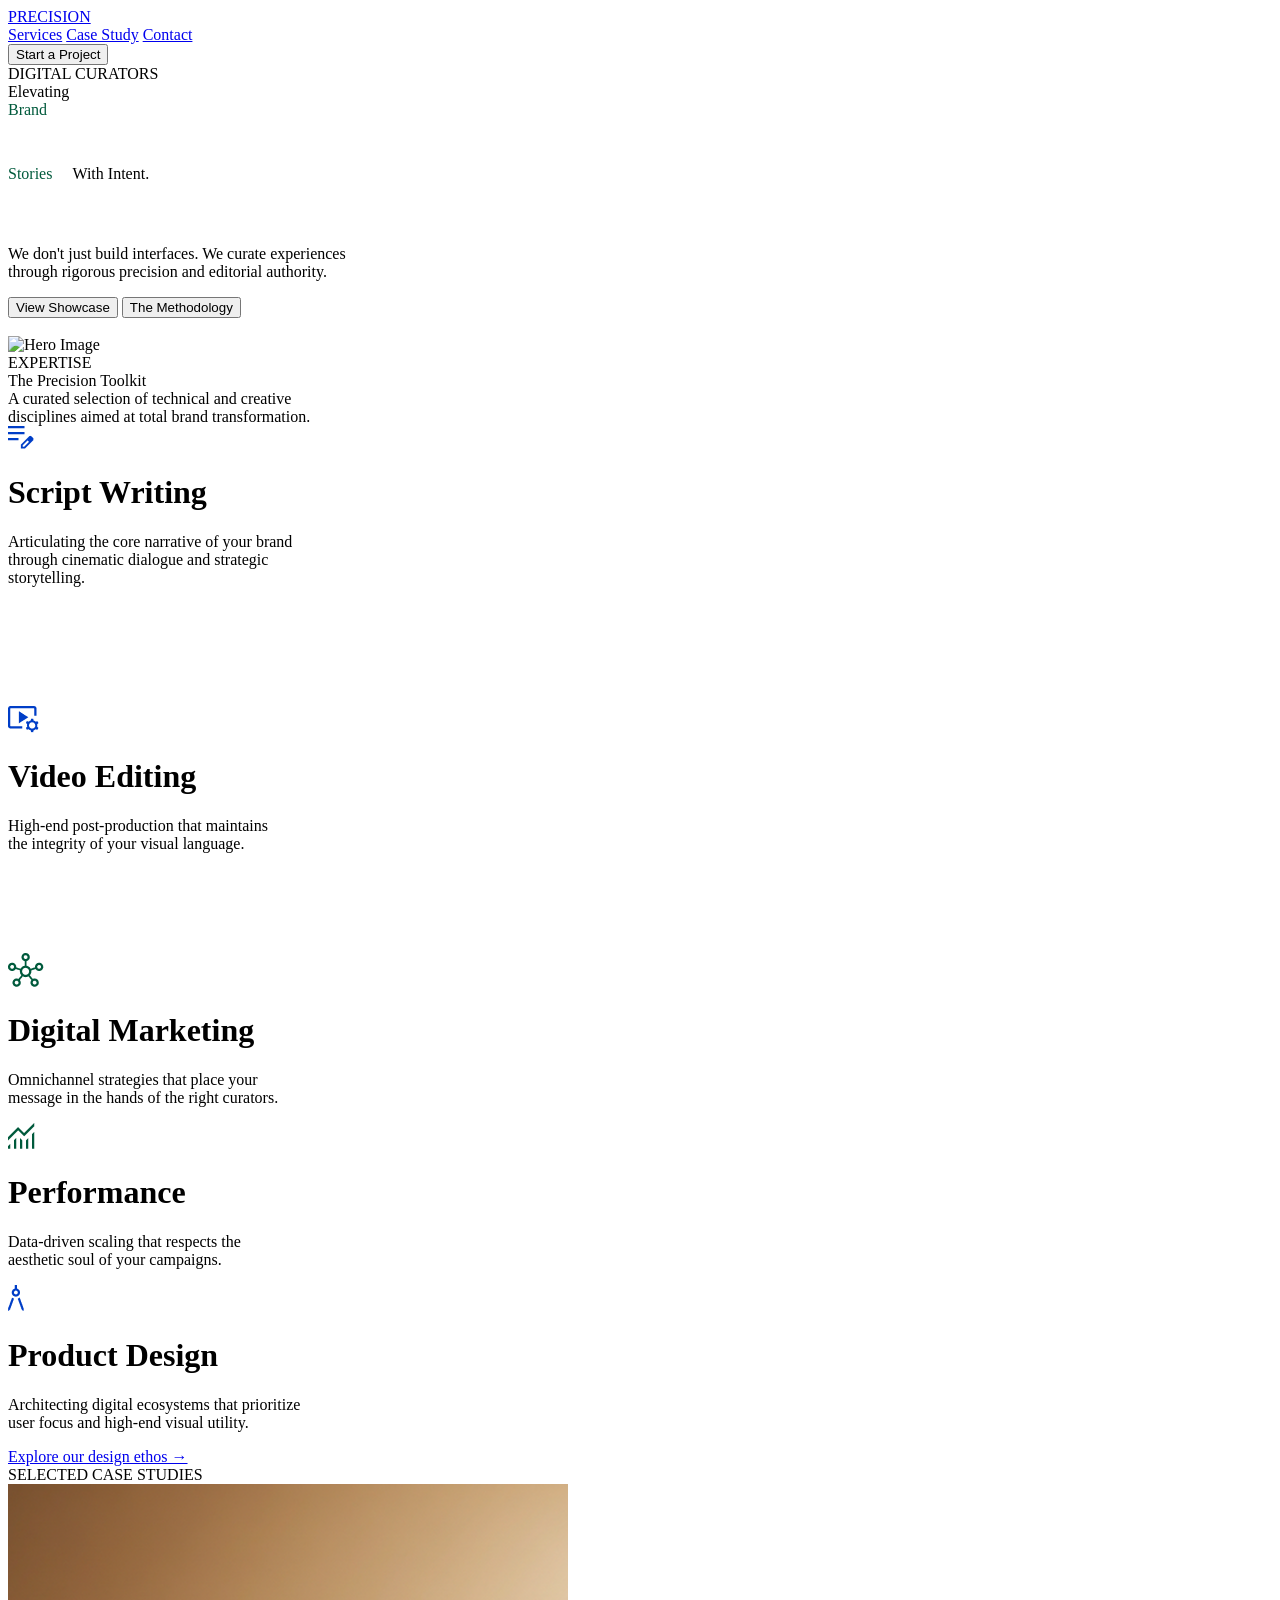
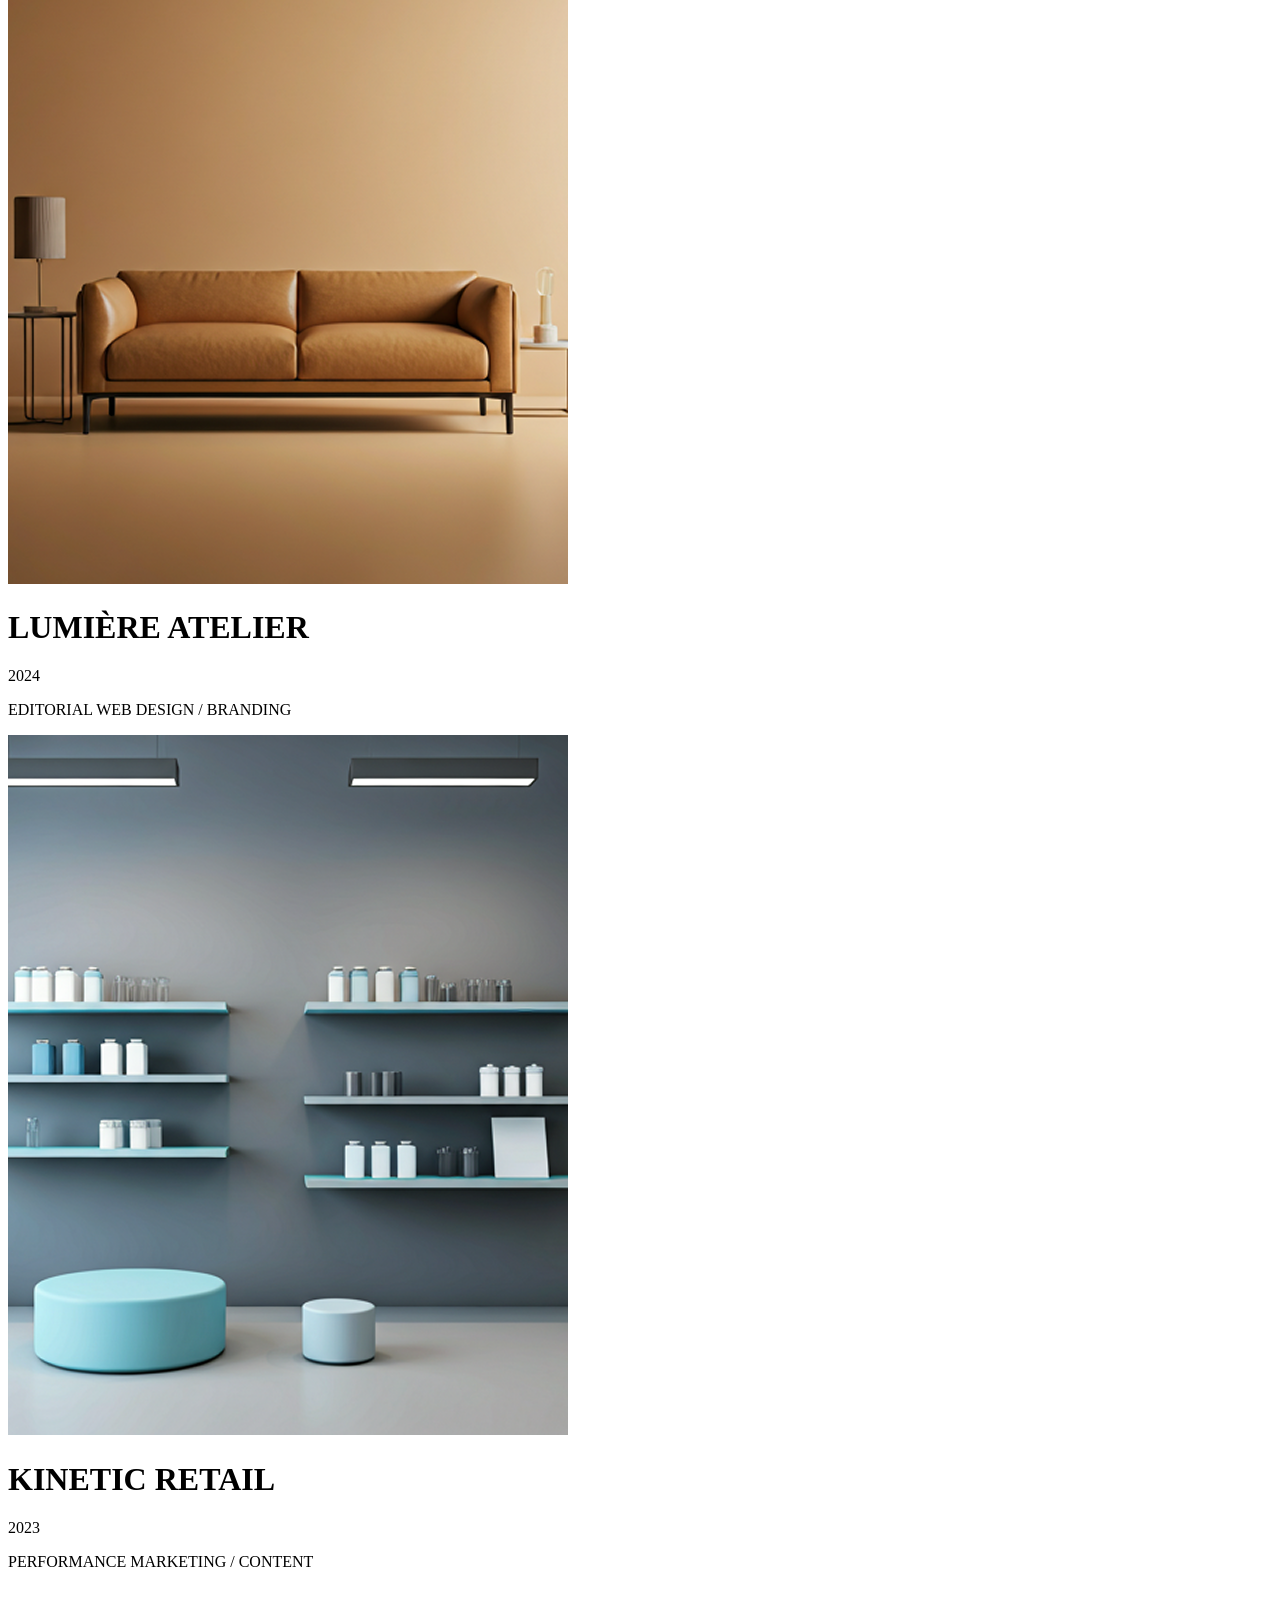
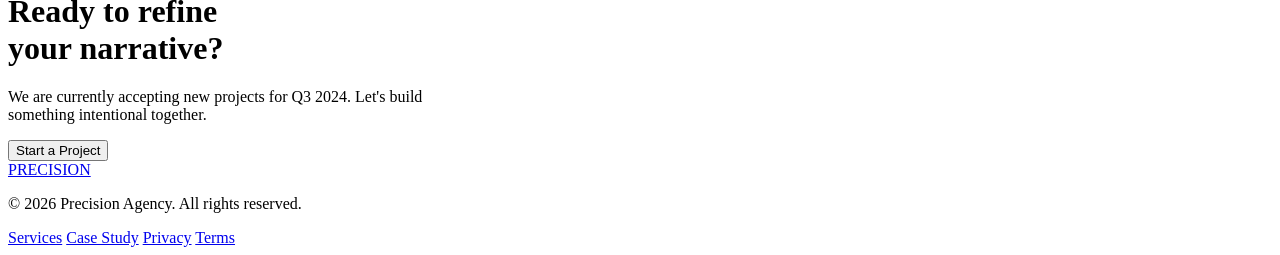
==== index.html @ a6afdcb6 "fixed the privacy and terms redirects -> to index.html" ====
<!DOCTYPE html>
<html lang="en">

<head>
    <meta charset="UTF-8">
    <meta name="viewport" content="width=device-width, initial-scale=1.0">
    <link rel="stylesheet" href="style.css">
    <link rel="preconnect" href="https://fonts.googleapis.com">
    <link rel="preconnect" href="https://fonts.gstatic.com" crossorigin>
    <link
        href="https://fonts.googleapis.com/css2?family=Manrope:wght@200..800&family=Montserrat:ital,wght@0,100..900;1,100..900&display=swap"
        rel="stylesheet">
    <link rel="preconnect" href="https://fonts.googleapis.com">
    <link rel="preconnect" href="https://fonts.gstatic.com" crossorigin>
    <link
        href="https://fonts.googleapis.com/css2?family=Inter:ital,opsz,wght@0,14..32,100..900;1,14..32,100..900&family=Manrope:wght@200..800&family=Montserrat:ital,wght@0,100..900;1,100..900&display=swap"
        rel="stylesheet">

    <title>PRECISION</title>
</head>

<body>
    <div class="header">
        <div class="brand"><a href="home.html">PRECISION</a></div>
        <div class="nav">
            <a id="active" href="pages/service.html">Services</a>
            <a href="pages/caseStudy.html">Case Study</a>
            <a href="pages/contact.html">Contact</a>
        </div>
        <div class="start-btn"><button>Start a Project</button></div>
    </div>

    <div class="hero">
        <div class="textarea">
            <div class="capsule">DIGITAL CURATORS</div>
            <div class="text">Elevating</div>
            <div class="text" style="color: #005A3C;">Brand</div>
            <div class="text" style="line-height: 110px;"><span
                    style="color: #005A3C;margin-right: 20px;">Stories</span>With <span>Intent.</span></div>
            <p>We don't just build interfaces. We curate experiences <br> through rigorous precision and editorial
                authority.</p>
            <div class="but">
                <button class="view">View Showcase</button>
                <button class="meth">The Methodology</button>
            </div>

        </div>

        <div class="heroimage">
            <div class="herobackground"><img src="assets/homepage/back.png" alt=""></div>
            <img class="front" src="assets/homepage/front.png" alt="Hero Image">
        </div>
    </div>

    <div class="toolkit">
        <div class="texts">
            <div class="text-left">
                <div class="small">EXPERTISE</div>
                <div class="BIG">The Precision Toolkit</div>
            </div>
            <div class="text-right">A curated selection of technical and creative <br> disciplines aimed at total brand
                transformation.</div>
        </div>
        <div class="container">
            <div class="box-container">
                <div class="box" style="height: 280px;">
                    <img src="assets/homepage/icons/pencil.png" alt="pencil">
                    <h1>Script Writing</h1>
                    <p>Articulating the core narrative of your brand <br>through cinematic dialogue and strategic
                        <br>storytelling.
                    </p>

                </div>
                <div class="box">
                    <img src="assets/homepage/icons/video.png" alt="video">
                    <h1>Video Editing</h1>
                    <p>High-end post-production that maintains <br>the integrity of your visual language.</p>
                </div>
            </div>
            <div class="box-container" style="margin-top: 100px;">
                <div class="box">
                    <img src="assets/homepage/icons/star.png" alt="brush">
                    <h1>Digital Marketing</h1>
                    <p>Omnichannel strategies that place your<br>message in the hands of the right curators.</p>

                </div>
                <div class="box">
                    <img src="assets/homepage/icons/stock.png" alt="lightbulb">
                    <h1>Performance</h1>
                    <p>Data-driven scaling that respects the<br>aesthetic soul of your campaigns.</p>

                </div>
            </div>
            <div class="box-container">
                <div class="bigbox">
                    <div class="area">
                        <img src="assets/homepage/icons/compas.png" alt="compass">
                        <h1>Product Design</h1>
                        <p>Architecting digital ecosystems that prioritize<br>user focus and high-end visual utility.
                        </p>
                        <a href="#">Explore our design ethos →</a>
                    </div>
                </div>
            </div>
        </div>
    </div>

    <div class="casestudy-section">
        <div class="title">
            <div class="line"></div>
            <div class="text">SELECTED CASE STUDIES</div>
            <div class="line"></div>
        </div>

        <div class="casecontainer">
            <div class="casecard">
                <img src="assets/homepage/sofa.png" alt="sofa">
                <div class="info">
                    <h1>LUMIÈRE ATELIER</h1>
                    <p>2024</p>
                </div>
                <p class="cardtext">EDITORIAL WEB DESIGN / BRANDING</p>
            </div>
            <div class="casecard next">
                <img src="assets/homepage/shelf.png" alt="shelf">
                <div class="info">
                    <h1>KINETIC RETAIL</h1>
                    <p>2023</p>
                </div>
                <p class="cardtext">PERFORMANCE MARKETING / CONTENT</p>
            </div>
        </div>

    </div>

    <div class="project">
        <div class="box">
            <h1>Ready to refine <br>your narrative?</h1>
            <p>We are currently accepting new projects for Q3 2024. Let's build<br>something intentional together.</p>
            <button>Start a Project</button>
        </div>
    </div>

    <div class="footer">
        <div class="content">
            <div class="left">
                <div class="brand"><a href="#">PRECISION</a></div>
                <p>© 2026 Precision Agency. All rights reserved.</p>
            </div>
            <div class="right">
                <a href="/pages/service.html">Services</a>
                <a href="/pages/caseStudy.html">Case Study</a>
                <a href="index.html">Privacy</a>
                <a href="index.html">Terms</a>
            </div>
        </div>
    </div>

</body>

</html>
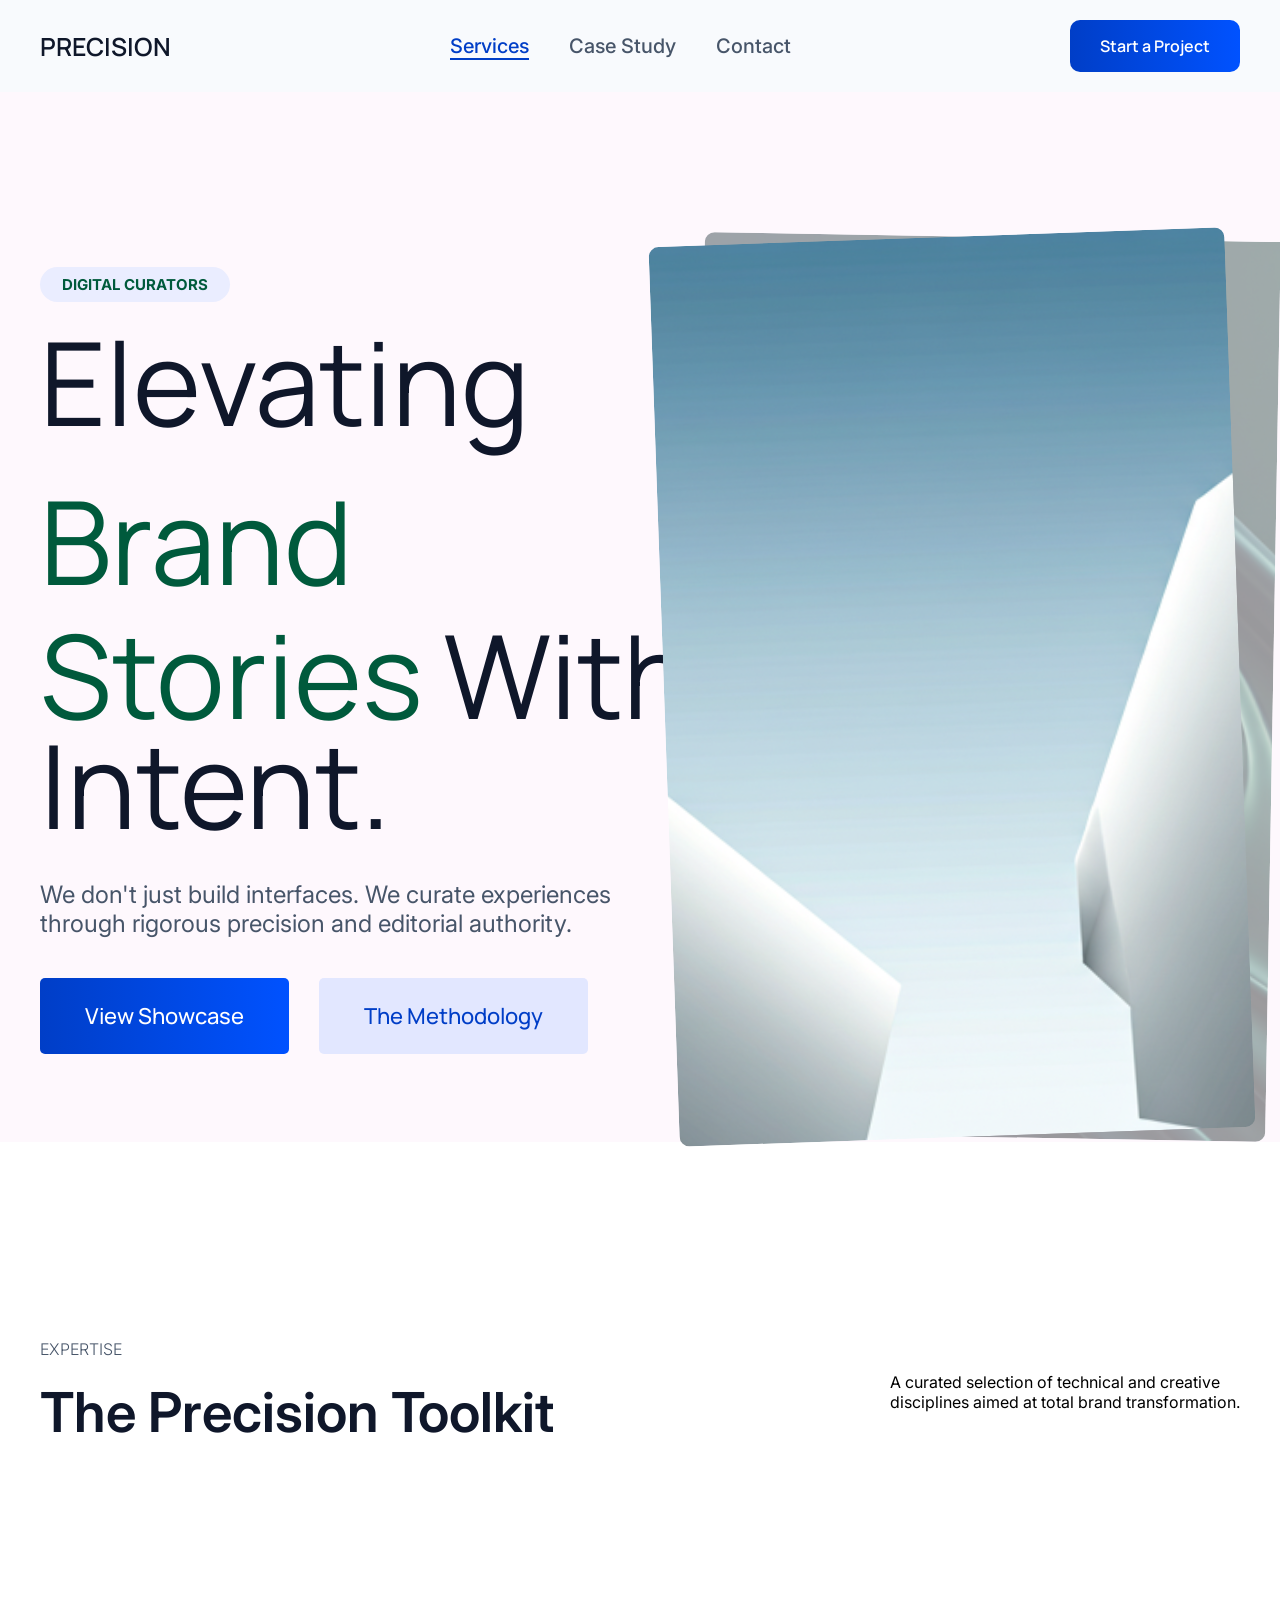
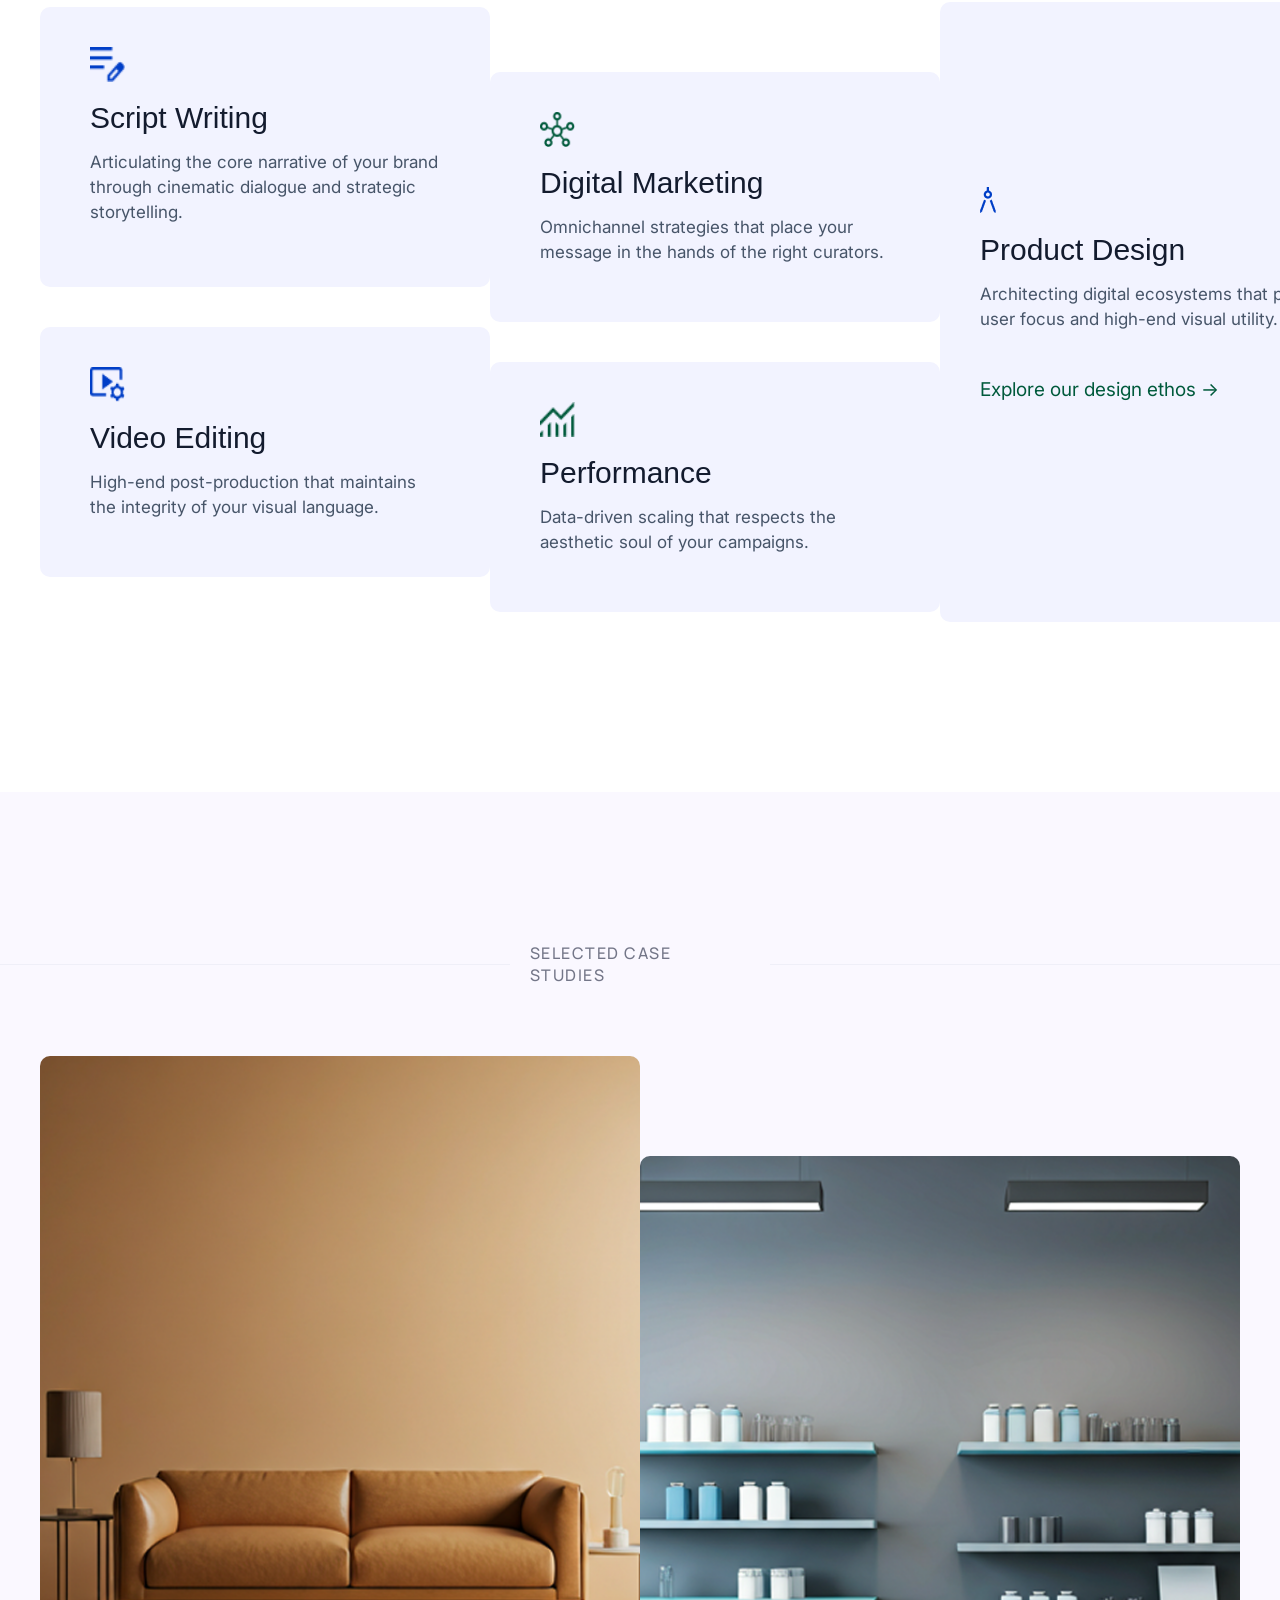
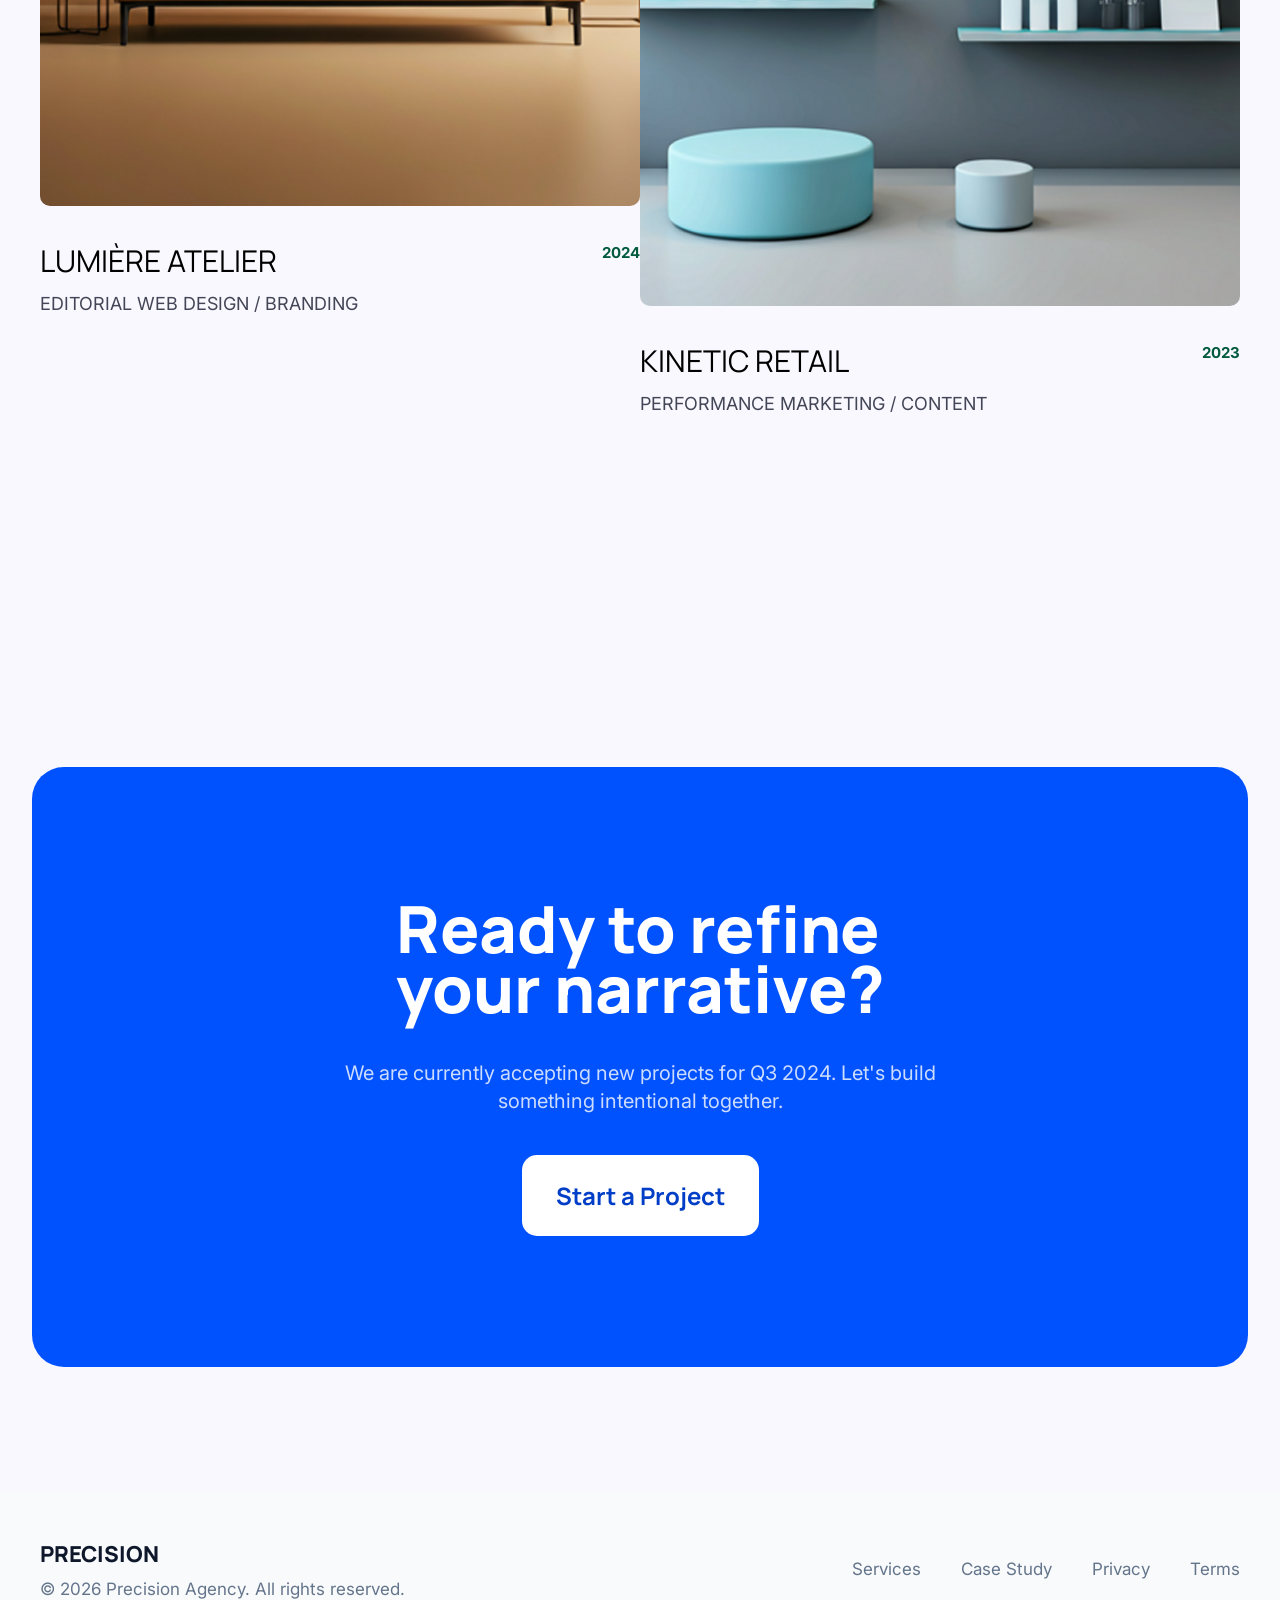
==== commit 3baee099: "changed name from home.html to index.html for deplooyment" ====
--- a/index.html
+++ b/index.html
@@ -150,8 +150,8 @@
             <div class="right">
                 <a href="/pages/service.html">Services</a>
                 <a href="/pages/caseStudy.html">Case Study</a>
-                <a href="index.html">Privacy</a>
-                <a href="index.html">Terms</a>
+                <a href="#">Privacy</a>
+                <a href="#">Terms</a>
             </div>
         </div>
     </div>
--- a/style.css
+++ b/style.css
@@ -0,0 +1,1690 @@
+* {
+    margin: 0;
+    padding: 0;
+    box-sizing: border-box;
+}
+
+.button {
+    border: none;
+    background: none;
+}
+
+/* Header Section */
+
+.header {
+    display: flex;
+    justify-content: space-between;
+    align-items: center;
+    height: 92px;
+    background-color: #f8fafd;
+    padding: 0 40px;
+}
+
+.brand a {
+    font-family: 'Manrope', sans-serif;
+    font-weight: 600;
+    font-size: 25px;
+    color: #0F172A;
+    text-decoration: none;
+
+}
+
+.nav {
+    display: flex;
+    gap: 40px;
+}
+
+.nav a {
+    font-family: 'Inter', sans-serif;
+    font-weight: 500;
+    font-size: 20px;
+    color: #475569;
+    text-decoration: none;
+
+}
+
+.start-btn button {
+    font-family: 'Manrope', sans-serif;
+    font-weight: 600;
+    font-size: 16px;
+    color: white;
+    background: linear-gradient(to right, #003EC7, #0052FF);
+    padding: 15px 30px;
+    border: none;
+    border-radius: 10px;
+}
+
+/* Hero Section */
+
+.hero {
+    display: flex;
+    justify-content: space-between;
+    align-items: center;
+    background-color: rgb(254, 248, 253);
+    height: 1050px;
+}
+
+.textarea {
+    font-family: 'Inter', sans-serif;
+    width: 50%;
+    height: 700px;
+    padding-left: 40px;
+    background-color: rgb(254, 248, 253);
+}
+
+.capsule {
+    font-weight: 700;
+    width: 190px;
+    line-height: 35px;
+    background-color: #EAEDFF;
+    border-radius: 25px;
+    display: flex;
+    justify-content: center;
+    align-items: center;
+    font-size: 15px;
+    color: #005A3C;
+}
+
+.text {
+    font-family: 'Manrope', sans-serif;
+    font-weight: 400;
+    font-size: 116px;
+    color: #0F172A;
+
+}
+
+.hero p {
+    font-family: 'Inter', sans-serif;
+    font-weight: 400;
+    font-size: 24px;
+    color: #475569;
+    margin-top: 40px;
+}
+
+.hero .but {
+    margin-top: 40px;
+    display: flex;
+    gap: 30px;
+}
+
+.hero .but button {
+    font-family: 'Manrope', sans-serif;
+    font-weight: 500;
+    font-size: 22px;
+    color: white;
+    background: linear-gradient(to right, #003EC7, #0052FF);
+    padding: 23px 45px;
+    border: none;
+    border-radius: 5px;
+}
+
+.hero .but .meth {
+    background: #E2E7FF;
+    color: #003EC7;
+}
+
+
+.heroimage {
+    padding: 20px 0;
+    width: 45%;
+    height: 800px;
+    background-color: rgb(254, 248, 253);
+}
+
+.heroimage img {
+    width: 100%;
+    height: 100%;
+    border-radius: 10px;
+    object-fit: cover;
+}
+
+.heroimage .herobackground img{
+    border-top-right-radius: 0;
+}
+
+.heroimage .herobackground{ 
+    transform: rotate(1deg);
+    position: absolute;
+    z-index: 0;
+    width: 45%;
+    height: 100%;
+    opacity: .4;
+    right: 7px;
+    
+}
+.heroimage .front{
+    transform: rotate(-2deg);
+    position: absolute;
+    z-index: 1;
+    width: 45%;
+   
+    right: 40px;
+}
+
+/* Toolkit Section */
+
+.toolkit {
+    height: 1000px;
+    background-color: white;
+}
+
+.toolkit .texts {
+    padding: 50px 40px 50px 40px;
+    margin-top: 200px;
+    height: 80px;
+    display: flex;
+    background-color: white;
+    justify-content: space-between;
+    align-items: center;
+    font-family: 'Inter', sans-serif;
+}
+
+.toolkit .texts .text-left {
+    display: flex;
+    flex-direction: column;
+    gap: 20px;
+}
+
+.toolkit .texts .text-left .small {
+    font-weight: 300;
+    font-size: 16px;
+    color: #475569;
+}
+
+.toolkit .texts .text-left .BIG {
+    font-weight: 600;
+    font-size: 55px;
+    color: #0F172A;
+}
+
+
+.container {
+    height: 900px;
+    display: flex;
+    justify-content: space-between;
+    align-items: center;
+    padding: 0 40px;
+    background-color: white;
+
+}
+
+.box-container {
+    display: flex;
+    flex-direction: column;
+    gap: 40px;
+}
+
+.box-container .box {
+    width: 450px;
+    height: 250px;
+    background-color: #F2F3FF;
+    border-radius: 10px;
+    padding: 40px 50px;
+}
+
+.box-container .bigbox {
+    display: flex;
+    align-items: center;
+    margin-top: 40px;
+    width: 450px;
+    height: 620px;
+    background-color: #F2F3FF;
+    border-radius: 10px;
+    padding: 40px;
+
+}
+
+.bigbox .area {
+    background-color: #F2F3FF;
+    height: 250px;
+
+
+}
+
+.box-container .box img {
+    width: 35px;
+    height: 35px;
+}
+
+.box-container .box h1 {
+    font-family: 'manorepe', sans-serif;
+    font-weight: 100;
+    font-size: 30px;
+    color: #131B2E;
+    margin: 15px 0px;
+}
+
+.box-container .box p {
+    font-family: 'Inter', sans-serif;
+    font-weight: 400;
+    font-size: 17px;
+    line-height: 25px;
+    color: #475569;
+}
+
+
+.box-container .bigbox h1 {
+    font-family: 'manorepe', sans-serif;
+    font-weight: 100;
+    font-size: 30px;
+    color: #131B2E;
+    margin: 15px 0px;
+}
+
+.box-container .bigbox p {
+    font-family: 'Inter', sans-serif;
+    font-weight: 400;
+    font-size: 17px;
+    line-height: 25px;
+    color: #475569;
+    margin-bottom: 45px;
+}
+
+.box-container .bigbox a {
+    font-family: 'Inter', sans-serif;
+    font-weight: 400;
+    font-size: 19px;
+    text-decoration: none;
+    line-height: 25px;
+    color: #005A3C;
+}
+
+/* Community Section */
+
+.casestudy-section {
+    height: 1450px;
+    background-color: #FAF8FF;
+}
+
+.title {
+    display: flex;
+    justify-content: center;
+    align-items: center;
+    gap: 20px;
+    margin-top: 50px;
+    padding: 150px 0px 70px 0px;
+}
+
+.title .line {
+    width: 40%;
+    height: 1px;
+    background-color: #C3C5D933;
+}
+
+.title .text {
+    font-family: 'Manrope', sans-serif;
+    font-weight: 500;
+    font-size: 16px;
+    letter-spacing: 1.5px;
+    color: #737688;
+}
+
+.casecontainer {
+    display: flex;
+    justify-content: space-between;
+    align-items: center;
+    padding: 0 40px;
+}
+
+.casecontainer .casecard {
+    width: 670px;
+    height: 1000px;
+    background-color: #FAF8FF;
+    border-radius: 10px;
+
+}
+
+.casecard img {
+    width: 100%;
+    border-radius: 10px;
+    object-fit: cover;
+}
+
+.casecard .info {
+    display: flex;
+    padding: 30px 0 10px 0;
+    justify-content: space-between;
+}
+
+.casecard .info h1 {
+    font-family: 'Manrope', sans-serif;
+    font-weight: 400;
+    font-size: 30px;
+    color: black;
+}
+
+.casecard .info p {
+    font-family: 'Inter', sans-serif;
+    font-weight: 700;
+    font-size: 15px;
+    text-decoration: none;
+    line-height: 25px;
+    color: #005A3C;
+}
+
+.cardtext {
+    font-family: 'Inter', sans-serif;
+    font-weight: 400;
+    font-size: 18px;
+    text-decoration: none;
+    line-height: 25px;
+    color: #434656;
+}
+
+.next {
+
+    position: relative;
+    top: 100px;
+}
+
+
+
+/* Project Section */
+
+.project {
+    display: flex;
+    justify-content: center;
+    align-items: center;
+    height: 850px;
+    background-color: #FAF8FF;
+}
+
+.project .box {
+    display: flex;
+    flex-direction: column;
+    justify-content: center;
+    align-items: center;
+    width: 95%;
+    gap: 40px;
+    height: 500px;
+    background-color: #0052FF;
+    border-radius: 32px;
+    padding: 300px;
+}
+
+.project .box h1 {
+    font-family: 'Manrope', sans-serif;
+    font-weight: 800;
+    font-size: 65px;
+    line-height: 60px;
+    color: white;
+}
+
+.project .box p {
+    font-family: 'Inter', sans-serif;
+    font-weight: 400;
+    font-size: 20px;
+    line-height: 28px;
+    text-align: center;
+    color: #FFFFFFCC;
+}
+
+.project .box button {
+    font-family: 'Manrope', sans-serif;
+    font-weight: 700;
+    font-size: 24px;
+    color: #003EC7;
+    background-color: white;
+    padding: 24px 34px;
+    border: none;
+    border-radius: 15px;
+}
+
+/* Footer Section */
+
+.footer {
+    display: flex;
+    justify-content: space-between;
+    align-items: center;
+    padding: 40px;
+    background-color: #f8fafc;
+    height: 153px;
+}
+
+.footer .content {
+    display: flex;
+    justify-content: space-between;
+    align-items: center;
+    width: 100%;
+}
+
+.footer .content .brand {
+    margin-bottom: 10px;
+}
+
+.footer .content .brand a {
+    font-family: 'Manrope', sans-serif;
+    font-weight: 900;
+    font-size: 22px;
+    color: #0F172A;
+    text-decoration: none;
+    margin-bottom: 10px;
+}
+
+.footer .content p {
+    font-family: 'Inter', sans-serif;
+    font-weight: 400;
+    font-size: 17px;
+    color: #64748B;
+}
+
+
+.footer .content .right {
+    display: flex;
+    gap: 40px;
+}
+
+.footer .content .right a {
+    font-family: 'Inter', sans-serif;
+    font-weight: 400;
+    font-size: 17px;
+    color: #64748A;
+    text-decoration: none;
+
+}
+
+#active {
+    color: #003EC7;
+    text-decoration: underline;
+    text-decoration-thickness: 2px;
+    text-underline-offset: 5px;
+}
+
+/* <========================>*/
+.casestudy {
+    background-color: rgb(254, 248, 253);
+}
+
+.casestudy .textarea {
+    display: flex;
+    flex-direction: column;
+    gap: 12px;
+    width: 100%;
+    height: 600px;
+    padding: 60px 0 0 45px;
+    background-color: rgb(250, 248, 255);
+}
+
+.casestudy .textarea p {
+    color: #005A3C;
+}
+
+.casestudy .textarea .text {
+    font-size: 81px;
+    font-weight: 500;
+    letter-spacing: -2px;
+}
+
+.casestudy .textarea .para {
+    margin-top: 50px;
+    font-size: 24px;
+    font-weight: 400;
+    letter-spacing: 0.5px;
+    color: #475569;
+}
+
+.casestudy .next {
+    position: relative;
+    top: 150px;
+}
+
+.casestudy .casecard .texts {
+    display: flex;
+    flex-direction: column;
+    gap: 8px;
+
+}
+
+.casestudy .casecard h1 {
+    font-size: 37px;
+}
+
+.casestudy .info {
+    padding: 0;
+    margin: 0;
+}
+
+.casestudy .small {
+    font-family: 'Inter', sans-serif;
+    padding-top: 20px;
+    font-size: 13px;
+    letter-spacing: 1.5px;
+    font-weight: 400;
+    color: #475569;
+
+}
+
+.casestudy .casecard p {
+    font-weight: 400;
+    font-size: 20px;
+}
+
+.casestudy .casestudy-section {
+    height: 1350px;
+}
+
+.casestudy .testimonial {
+    border: 1px solid #C3C5D933;
+    background-color: rgb(254, 248, 253);
+}
+
+.casestudy .testimonial {
+    display: flex;
+    align-items: center;
+    height: 450px;
+    padding: 0 40px;
+}
+
+.testimonial img {
+    width: 100%;
+    object-fit: cover;
+    border-radius: 12px;
+
+}
+
+.testimonial .top {
+    font-size: 0;
+}
+
+.testimonial .top img {
+    width: 34px;
+    height: 24px;
+    object-fit: cover;
+    border-radius: 0;
+}
+
+
+
+.testimonial .photo {
+    margin-right: 30px;
+    height: 110px;
+    width: 110px;
+    ;
+
+}
+
+.casestudy .testimonial .text {
+    display: flex;
+    flex-direction: column;
+    gap: 20px;
+}
+
+
+.casestudy .testimonial .text .mid {
+    font-family: 'Manrope', sans-serif;
+    font-weight: 700;
+    font-size: 32px;
+    letter-spacing: 1.5px;
+}
+
+.casestudy .testimonial .text .bottom {
+    font-family: 'Inter', sans-serif;
+    font-weight: 400;
+    font-size: 16px;
+    letter-spacing: 1.5px;
+    color: #131B2E;
+}
+
+.testimonial .content {
+    display: flex;
+    align-items: center;
+    gap: 30px;
+}
+
+.casestudy .next {
+    margin-bottom: 150px;
+}
+
+
+.casestudy .banner {
+    margin: 25px 0 0 0;
+    height: 650px;
+    display: flex;
+    align-items: center;
+    background-color: #F2F3FF;
+    padding: 0 40px;
+
+}
+
+.casestudy .banner .texts {
+    display: flex;
+    width: 45%;
+    height: 400px;
+    flex-direction: column;
+    justify-content: space-between;
+}
+
+.casestudy .first {
+    font-family: 'Manrope', sans-serif;
+    font-weight: 400;
+    font-size: 40px;
+    line-height: 40px;
+}
+
+.casestudy .second {
+    font-family: 'Inter', sans-serif;
+    font-weight: 400;
+    font-size: 19px;
+    line-height: 24px;
+    color: #434656;
+}
+
+.casestudy .third,
+.fourth {
+    display: flex;
+
+}
+
+.casestudy .banner .icon {
+
+    margin-right: 15px;
+}
+
+.casestudy .banner .heading {
+    font-family: 'Inter', sans-serif;
+    font-weight: 700;
+    font-size: 20px;
+    line-height: 24px;
+    margin-bottom: 5px;
+}
+
+.casestudy .banner .desc {
+    font-family: 'Inter', sans-serif;
+    font-weight: 400;
+    font-size: 18px;
+    line-height: 20px;
+    color: #434656;
+}
+
+.casestudy .banner .boxes {
+    width: 55%;
+    height: 400px;
+    display: grid;
+    grid-template-columns: 383px 383px;
+    grid-template-rows: 184px 184px;
+    gap: 20px;
+}
+
+.casestudy .boxes .box {
+    background-color: white;
+    padding: 40px 0 0 40px;
+    border-radius: 8px;
+
+}
+
+.casestudy .boxes .int {
+    font-family: 'Inter', sans-serif;
+    font-weight: 400;
+    font-size: 40px;
+    line-height: 40px;
+    color: #003EC7;
+    margin-bottom: 10px;
+}
+
+.casestudy .boxes .des {
+    font-family: 'Inter', sans-serif;
+    font-weight: 400;
+    font-size: 17px;
+    letter-spacing: 1.4px;
+    line-height: 20px;
+    color: #737688;
+}
+
+.box2,
+.box4 {
+    background-color: white;
+    height: 144px;
+    padding: 40px 0 0 40px;
+    border-radius: 8px;
+    align-self: end;
+}
+
+.casestudy .project2 {
+    height: 650px;
+    background-color: white;
+}
+
+
+.project2 {
+    display: flex;
+    justify-content: center;
+    align-items: center;
+    height: 850px;
+    background-color: #FAF8FF;
+}
+
+.project2 .box {
+    display: flex;
+    flex-direction: column;
+    justify-content: center;
+    align-items: center;
+    width: 100%;
+    gap: 40px;
+    height: 500px;
+    background-color: white;
+    border-radius: 32px;
+    padding: 300px;
+}
+
+.project2 .box h1 {
+    text-align: center;
+    font-family: 'Manrope', sans-serif;
+    font-weight: 900;
+    font-size: 70px;
+    line-height: 75px;
+    letter-spacing: -3px;
+    color: black;
+}
+
+
+.project2 .box .but {
+    display: flex;
+    gap: 30px;
+}
+
+.project2 .box button {
+    font-family: 'Manrope', sans-serif;
+    font-weight: 700;
+    font-size: 24px;
+    color: white;
+    background: linear-gradient(to right, #003EC7, #0052FF);
+    padding: 20px 40px;
+    border: none;
+    border-radius: 4px;
+}
+
+.project2 .box .test {
+    font-family: 'Manrope', sans-serif;
+    font-weight: 700;
+    font-size: 24px;
+    color: #003EC7;
+    background: #E2E7FF;
+    padding: 20px 40px;
+    border: none;
+    border-radius: 4px;
+}
+
+.footer2 {
+    display: flex;
+    justify-content: space-between;
+    align-items: center;
+    padding: 40px;
+    background-color: white;
+    height: 153px;
+}
+
+.footer2 .content {
+    display: flex;
+    justify-content: space-between;
+    align-items: center;
+    width: 100%;
+}
+
+.footer2 .content .brand {
+    margin-bottom: 10px;
+}
+
+.footer2 .content .brand a {
+    font-family: 'Manrope', sans-serif;
+    font-weight: 900;
+    font-size: 22px;
+    color: #0F172A;
+    text-decoration: none;
+    margin-bottom: 10px;
+}
+
+.footer2 .content p {
+    font-family: 'Inter', sans-serif;
+    font-weight: 400;
+    font-size: 17px;
+    color: #64748B;
+}
+
+
+.footer2 .content .middle {
+    display: flex;
+    gap: 40px;
+}
+
+.footer2 .content .middle a {
+    font-family: 'Inter', sans-serif;
+    font-weight: 400;
+    font-size: 17px;
+    color: #64748A;
+    text-decoration: none;
+
+}
+
+/* <=========================================>*/
+
+.service {
+    background-color: #faf8ff;
+}
+
+.service .header .right {
+    display: flex;
+    align-items: center;
+    gap: 40px;
+}
+
+.service .header .brand a {
+    font-weight: 800;
+    letter-spacing: -1px;
+}
+
+.service .header .nav a {
+    font-weight: 400;
+}
+
+
+.service .textpart {
+    height: 300px;
+    display: flex;
+    align-items: center;
+    justify-content: space-between;
+    padding: 0 40px;
+    background-color: #faf8ff;
+    margin-bottom: 155px;
+}
+
+.service .textpart .big {
+    height: inherit;
+    display: flex;
+    flex-direction: column;
+    justify-content: space-between;
+    padding: 65px 0 0 0;
+}
+
+.service .textpart .small {
+    height: inherit;
+    display: flex;
+    flex-direction: column;
+    justify-content: end;
+}
+
+.service .textpart .big p {
+    font-family: 'Inter', sans-serif;
+    font-size: 14px;
+    font-weight: 400;
+    line-height: 18px;
+    letter-spacing: .6px;
+    color: #005A3C;
+}
+
+.service .textpart .big h1 {
+    font-family: 'Manrope', sans-serif;
+    font-size: 84px;
+    font-weight: 400;
+    line-height: 78px;
+    color: #131B2E;
+}
+
+.service .textpart .small {
+    font-family: 'Inter', sans-serif;
+    font-size: 22px;
+    font-weight: 400;
+    line-height: 36px;
+    color: #434656;
+}
+
+
+.service .first {
+    height: 750px;
+    padding: 0 40px;
+    display: flex;
+    margin-bottom: 225px;
+
+}
+
+.service .first .left {
+    width: 50%;
+    height: inherit;
+    display: flex;
+    flex-direction: column;
+    gap: 35px;
+}
+
+.service .first .right {
+    height: inherit;
+    width: 50%;
+}
+
+.service .first .right img {
+    width: 100%;
+    height: 100%;
+    object-fit: cover;
+    border-radius: 10px;
+}
+
+.service .first .left .count {
+    font-family: 'Inter', sans-serif;
+    font-size: 14px;
+    font-weight: 400;
+    line-height: 18px;
+    letter-spacing: .6px;
+    color: #C3C5D9;
+}
+
+.service .first .left .head {
+    font-family: 'Manrope', sans-serif;
+    font-size: 40px;
+    font-weight: 400;
+    line-height: 40px;
+    letter-spacing: -0.9px;
+    color: #131B2E;
+}
+
+.service .first .left .desc {
+    font-family: 'Inter', sans-serif;
+    font-size: 24px;
+    font-weight: 400;
+    line-height: 32.5px;
+    color: #434656;
+}
+
+.service .first .icons {
+    display: flex;
+    flex-direction: column;
+    height: 128px;
+}
+
+.service .first .text {
+    display: flex;
+    gap: 20px;
+    height: 50px;
+}
+
+.service .first .left .id {
+    font-family: 'Inter', sans-serif;
+    font-size: 18px;
+    font-weight: 600;
+    line-height: 24px;
+    color: #434656;
+}
+
+
+.service .second {
+    height: 450px;
+    padding: 0 40px;
+    display: flex;
+    gap: 75px;
+    margin-bottom: 225px;
+
+}
+
+.service .second .left {
+    width: 50%;
+    height: 100%;
+    display: flex;
+    flex-direction: column;
+    gap: 30px;
+    padding: 20px 0;
+}
+
+.service .second .right {
+    height: 100%;
+    width: 50%;
+    display: flex;
+    align-items: end;
+}
+
+.service .second .right img {
+    width: 100%;
+    height: 365px;
+    object-fit: fill;
+    border-radius: 10px;
+}
+
+.service .second .left .count {
+    font-family: 'Inter', sans-serif;
+    font-size: 14px;
+    font-weight: 400;
+    line-height: 18px;
+    letter-spacing: .6px;
+    color: #C3C5D9;
+}
+
+.service .second .left .head {
+    font-family: 'Manrope', sans-serif;
+    font-size: 40px;
+    font-weight: 400;
+    line-height: 40px;
+    letter-spacing: -0.9px;
+    color: #131B2E;
+}
+
+.service .second .left .desc {
+    font-family: 'Inter', sans-serif;
+    font-size: 26px;
+    font-weight: 400;
+    line-height: 34.5px;
+    color: #434656;
+    margin-bottom: 25px;
+}
+
+.service .second .left .blue {
+    font-family: 'Inter', sans-serif;
+    font-size: 20px;
+    font-weight: 400;
+    line-height: 24px;
+    color: #003EC7;
+
+}
+
+.service .second .left .black {
+    font-family: 'Inter', sans-serif;
+    font-size: 20px;
+    font-weight: 400;
+    line-height: 24px;
+    color: #434656;
+
+}
+
+.service .extras {
+    display: flex;
+    padding: 0 40px;
+    gap: 40px;
+    height: 400px;
+    margin-bottom: 100px;
+}
+
+.service .extras .left {
+    display: flex;
+    flex-direction: column;
+    gap: 20px;
+}
+
+.service .extras .left .count {
+    font-family: 'Inter', sans-serif;
+    font-size: 14px;
+    font-weight: 400;
+    line-height: 18px;
+    letter-spacing: .6px;
+    color: #C3C5D9;
+}
+
+.service .extras .left .head {
+    font-family: 'Manrope', sans-serif;
+    font-size: 37px;
+    font-weight: 400;
+    line-height: 36px;
+    color: #131B2E;
+}
+
+.service .extras .left .desc {
+    font-family: 'Inter', sans-serif;
+    font-size: 18px;
+    font-weight: 400;
+    line-height: 24px;
+    color: #434656;
+    margin-bottom: 25px;
+}
+
+.service .third {
+    background-color: #f2f3ff;
+    width: 50%;
+    padding: 70px 0 0 60px;
+    border-radius: 8px;
+    height: 95%;
+}
+
+.service .fourth {
+    width: 50%;
+    padding: 70px 0 0 60px;
+    border-radius: 8px;
+    background-color: #003EC7;
+}
+
+.service .extras button {
+    border: none;
+    font-family: 'Inter';
+    background: #E2E7FF;
+    color: #003EC7;
+    font-weight: 600;
+    font-size: 15px;
+    padding: 10px 20px;
+    border-radius: 50px;
+    margin-right: 10px;
+}
+
+.service .extras .fourth .count {
+    color: #B7C4FF;
+}
+
+.service .extras .fourth .head {
+    color: white;
+}
+
+.service .extras .fourth .desc {
+    color: #DFE3FF;
+    letter-spacing: .5px;
+}
+
+.service .extras .fourth .bot {
+    color: #DFE3FF;
+    font-family: 'Inter', sans-serif;
+    font-size: 18px;
+    font-weight: 700;
+    line-height: 24px;
+    width: 496px;
+}
+
+.service .extras .all {
+    height: 90px;
+    width: 580px;
+    margin-top: 7px;
+    display: flex;
+    align-items: center;
+    justify-content: space-between;
+    border-top: 1px solid #DFE3FF33;
+}
+
+.service .project2 {
+    margin: 225px 0;
+    height: 750px;
+
+}
+
+.service .project2 .box {
+    height: 750px;
+    display: flex;
+    padding: 0;
+    justify-content: center;
+    align-items: center;
+    margin: 0 40px;
+    border-radius: 10px;
+    background-color: white;
+
+}
+
+.service .project2 .box p {
+    font-family: 'Inter', sans-serif;
+    font-size: 14px;
+    font-weight: 700;
+    line-height: 18px;
+    letter-spacing: 1.2px;
+    color: #005A3C;
+}
+
+.service .project2 .box h1 {
+    font-family: 'Manrope', sans-serif;
+    font-size: 54px;
+    font-weight: 700;
+    line-height: 54px;
+    letter-spacing: -2.4px;
+    color: #131B2E;
+}
+
+.service .project2 .box .para {
+    font-family: 'Inter', sans-serif;
+    font-size: 24px;
+    font-weight: 400;
+    line-height: 32.5px;
+    color: #434656;
+    text-align: center;
+}
+
+.service .bottombox {
+    display: flex;
+    justify-content: center;
+    align-items: center;
+    gap: 40px;
+}
+
+.service .bottombox .botbox {
+
+    border-radius: 10px;
+    display: flex;
+    flex-direction: column;
+    align-items: baseline;
+    height: 250px;
+    justify-content: center;
+    gap: 20px;
+}
+
+.service .bottombox .botbox h1 {
+    font-family: 'Manrope', sans-serif;
+    font-size: 22px;
+    font-weight: 400;
+    line-height: 28px;
+    letter-spacing: -0.5px;
+    color: #131B2E;
+}
+
+.service .bottombox .botbox p {
+    font-family: 'Inter', sans-serif;
+    font-size: 16px;
+    font-weight: 400;
+    line-height: 24px;
+    color: #434656;
+}
+
+.service .bottombox .botbox img {
+
+    width: 50px;
+    height: 50px;
+}
+
+.service .project-next {
+    display: flex;
+    justify-content: center;
+    align-items: center;
+    padding: 0 40px;
+    border-radius: 32px;
+    height: 650px;
+    background-color: #faf8ff;
+}
+
+.project-next .box {
+    display: flex;
+    flex-direction: column;
+    justify-content: center;
+    align-items: center;
+    width: 100%;
+    gap: 40px;
+    height: 600px;
+    background-color: #E2E7FF;
+
+    border-radius: 10px;
+}
+
+.project-next .box h1 {
+    text-align: center;
+    font-family: 'Manrope', sans-serif;
+    font-weight: 900;
+    font-size: 70px;
+    line-height: 75px;
+    letter-spacing: -3px;
+    color: black;
+}
+
+.project-next .box p {
+    text-align: center;
+    font-family: 'Manrope', sans-serif;
+    font-weight: 400;
+    font-size: 24px;
+    line-height: 32.5px;
+    color: #434656;
+}
+
+
+.project-next .box .but {
+    display: flex;
+    gap: 30px;
+    margin-top: 10px;
+}
+
+.project-next .box button {
+    font-family: 'Manrope', sans-serif;
+    font-weight: 700;
+    font-size: 22px;
+    color: white;
+    background-color: #003EC7;
+    padding: 20px 40px;
+    border: none;
+    border-radius: 4px;
+}
+
+
+.service .footer {
+    margin-top: 100px;
+}
+
+.service .but {
+    display: flex;
+    gap: 30px;
+    justify-content: center;
+    align-items: center;
+}
+
+.service .btnright {
+    display: flex;
+    justify-content: center;
+    align-items: center;
+    gap: 10px;
+}
+
+.service .line {
+    width: 40px;
+    border: 2px solid #005A3C;
+}
+
+/* <======================================> */
+
+.contact {
+    background: #faf8ff;
+}
+
+.contact .textpart {
+    display: flex;
+    flex-direction: column;
+    gap: 35px;
+    padding: 70px 40px 0 40px;
+    background-color: #faf8ff;
+    margin-bottom: 110px;
+
+}
+
+.contact .textpart .capsule {
+    font-family: 'Inter', sans-serif;
+    font-size: 14px;
+    font-weight: 400;
+    line-height: 28px;
+    letter-spacing: .6px;
+    color: #003EC7;
+    width: 160px;
+}
+
+.contact .textpart .big {
+    height: inherit;
+    display: flex;
+    flex-direction: column;
+    gap: 25px;
+}
+
+.contact .textpart .small {
+    display: flex;
+    flex-direction: column;
+}
+
+
+
+.contact .textpart .big h1 {
+    font-family: 'Manrope', sans-serif;
+    font-size: 84px;
+    font-weight: 800;
+    line-height: 80px;
+    color: #131B2E;
+    letter-spacing: -3.6px;
+}
+
+.contact .textpart .small {
+    font-family: 'Inter', sans-serif;
+    font-size: 22px;
+    font-weight: 400;
+    line-height: 36px;
+    color: #434656;
+}
+
+
+.form-section {
+    height: 750px;
+    padding: 0 40px;
+    display: grid;
+    grid-template-columns: 1.5fr 1fr;
+    grid-template-rows: 350px 1fr;
+    gap: 35px;
+
+}
+
+.form-section .form {
+    height: 710px;
+    padding: 65px 50px;
+    border-radius: 8px;
+    grid-column: 1 / 2;
+    grid-row: 1 / 3;
+    background-color: #FFFFFF;
+    display: flex;
+    flex-direction: column;
+    gap: 40px;
+}
+
+.contact .form .top {
+    display: flex;
+    justify-content: space-between;
+}
+
+.form-section .form .top .name {
+    display: flex;
+    flex-direction: column;
+    gap: 10px;
+}
+
+.form-section .form .email {
+    display: flex;
+    flex-direction: column;
+    gap: 10px;
+}
+
+.form-section .form p {
+    font-family: 'Inter', sans-serif;
+    font-size: 15px;
+    font-weight: 400;
+    line-height: 18px;
+    letter-spacing: .6px;
+    color: #434656;
+}
+
+
+
+.form-section .form .top input {
+    width: 350px;
+    padding: 20px 24px;
+    border-radius: 4px;
+    font-size: 18px;
+    outline: none;
+    border: none;
+    background-color: #eaedff;
+}
+
+.form-section .form .top input::placeholder {
+    color: #73768880;
+    opacity: 1;
+}
+
+.contact .middle {
+    display: flex;
+    flex-direction: column;
+    gap: 10px;
+}
+
+.form-section .middle .dropdown {
+    display: flex;
+    border-radius: 4px;
+    padding: 10px 24px;
+    background-color: #eaedff;
+    justify-content: space-between;
+    align-items: center;
+}
+
+.form-section .middle .dropdown p {
+    font-family: 'Inter', sans-serif;
+    font-size: 20px;
+    font-weight: 400;
+    line-height: 24px;
+    color: #131B2E;
+}
+
+.form-section .middle .dropdown .i span {
+    font-size: 40px;
+    color: #6b7280;
+}
+
+
+.form-section .bottom .textarea {
+    display: flex;
+    flex-direction: column;
+    gap: 10px;
+    width: 100%;
+    padding: 0;
+    background-color: white;
+    height: 220px;
+    margin: 0;
+}
+
+.form-section .bottom .textarea textarea {
+    height: 200px;
+    background-color: #eaedff;
+    resize: none;
+    outline: none;
+    border: none;
+    padding: 20px;
+    font-family: 'Inter', sans-serif;
+    font-size: 20px;
+    font-weight: 400;
+    line-height: 24px;
+    color: #73768880;
+}
+
+.form-section .but button {
+    border: none;
+    font-size: 20px;
+    font-weight: 700;
+    line-height: 26px;
+    background: linear-gradient(to right, #013EC7FF, #0252FFFF);
+    color: white;
+    padding: 20px 40px;
+    border-radius: 12px;
+}
+
+.form-section .detail {
+    border-radius: 8px;
+    height: 370px;
+    margin-top: 60px;
+    grid-column: 2 / 3;
+    grid-row: 1 / 2;
+    background-color: #F2F3FF;
+}
+
+.form-section .image {
+    display: flex;
+    height: 270px;
+    margin-top: 80px;
+    align-items: end;
+    justify-content: center;
+    border-radius: 8px;
+    grid-column: 2 / 3;
+    grid-row: 2 / 3;
+    background-color: #faf8ff;
+}
+
+.form-section .imagetop {
+    padding: 30px;
+    margin: 30px;
+    position: absolute;
+    z-index: 2;
+    background-color: #FFFFFFCC;
+    border-radius: 8px;
+    backdrop-filter: blur(7px);
+}
+
+.form-section .imagetop .uptext {
+    font-family: 'Inter', sans-serif;
+    font-size: 15px;
+    font-weight: 400;
+    line-height: 28px;
+    letter-spacing: .6px;
+    color: #005A3C;
+
+}
+
+.form-section .imagetop .downtext {
+    font-family: 'Inter', sans-serif;
+    font-size: 17px;
+    font-weight: 400;
+    line-height: 22px;
+    font-style: italic;
+    color: #131B2E;
+}
+
+.form-section .image img {
+    width: 100%;
+    height: 100%;
+    object-fit: cover;
+    border-radius: 8px;
+}
+
+.contact .content-container {
+    display: flex;
+    flex-direction: column;
+    height: 100%;
+    padding: 40px;
+    justify-content: space-between;
+}
+
+.contact .content-container .content {
+    display: flex;
+    gap: 20px;
+}
+
+.contact .content-container .map {
+    height: 60px;
+    width: 60px;
+}
+
+.contact .content-container .content .context h1 {
+    font-family: 'Inter', sans-serif;
+    font-size: 20px;
+    font-weight: 600;
+    line-height: 26px;
+    color: #131B2E;
+}
+
+.contact .content-container .content .context p {
+    font-family: 'Inter', sans-serif;
+    font-size: 20px;
+    font-weight: 400;
+    line-height: 26px;
+    color: #434656;
+}
+
+.contact .botimage {
+    height: 500px;
+    margin: 150px 0;
+    padding: 0 40px;
+    width: 100%;
+    display: flex;
+    justify-content: center;
+    align-items: center;
+
+
+}
+
+.contact .botimage img {
+    width: 100%;
+    height: 100%;
+    object-fit: fill;
+    border-radius: 20px;
+    z-index: 0;
+}
+
+.contact .botimage .imagetop {
+    display: flex;
+    align-items: center;
+    gap: 10px;
+    position: absolute;
+    z-index: 2;
+    background-color: #fff;
+    padding: 24px;
+    border-radius: 12px;
+}
+
+.contact .botimage .imagetop .logo {
+    width: 50px;
+    height: 50px;
+    border-radius: 5px;
+}
+
+.contact .botimage .imagetop .text {
+    font-family: 'Inter', sans-serif;
+    font-size: 20px;
+    font-weight: 700;
+    line-height: 26px;
+    color: #131B2E;
+}
+
+.contact .botimage .overlay {
+    position: absolute;
+    width: 95%;
+    height: 72%;
+    margin: 150px 0;
+    padding: 0 40px;
+    background-color: #D2D9F4;
+    opacity: .6;
+    z-index: 1;
+    border-radius: 20px;
+}
+
+.contact .footer2 .content .middle {
+    flex-direction: row;
+}
